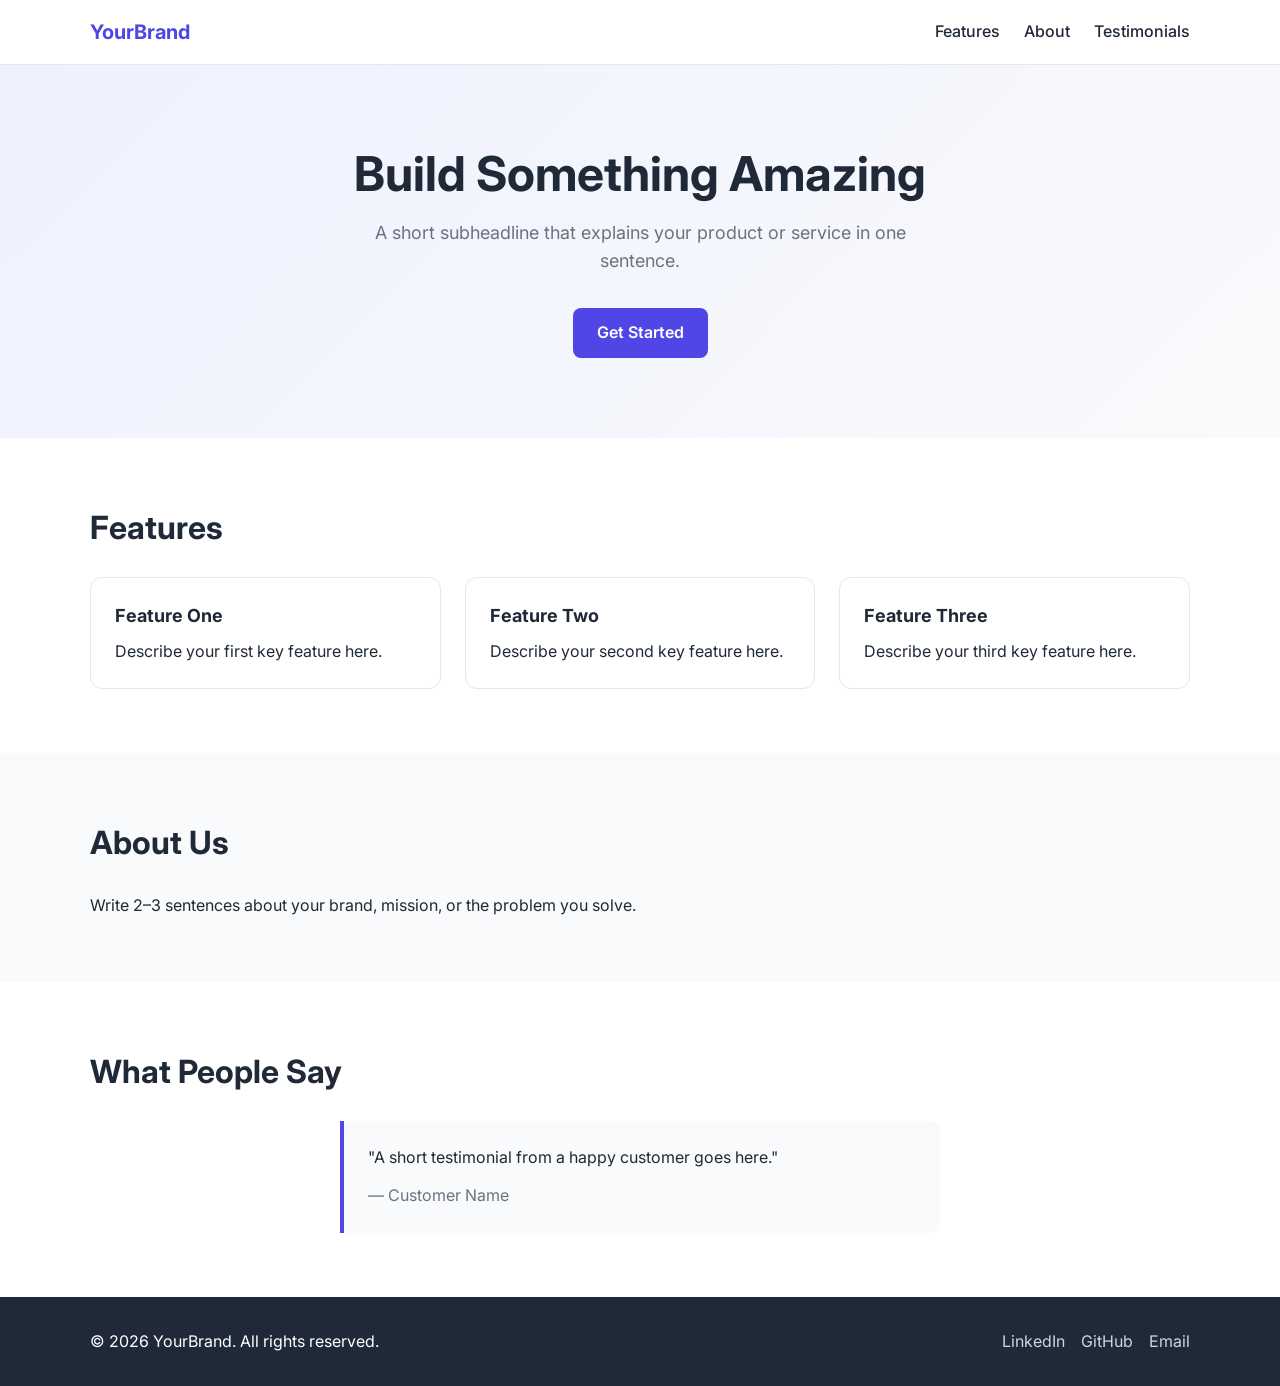
==== WebDev-L1-LandingPage/index.html @ a65268a7 "Initialize OIBSIP Web Development Level 1 project structure" ====
<!DOCTYPE html>
<html lang="en">
<head>
  <meta charset="UTF-8" />
  <meta name="viewport" content="width=device-width, initial-scale=1.0" />
  <title>Landing Page | OIBSIP</title>
  <link rel="stylesheet" href="style.css" />
  <link rel="preconnect" href="https://fonts.googleapis.com" />
  <link rel="preconnect" href="https://fonts.gstatic.com" crossorigin />
  <link href="https://fonts.googleapis.com/css2?family=Inter:wght@400;600;700&display=swap" rel="stylesheet" />
</head>
<body>
  <header class="navbar">
    <div class="container nav-content">
      <a href="#" class="logo">YourBrand</a>
      <nav>
        <ul class="nav-links">
          <li><a href="#features">Features</a></li>
          <li><a href="#about">About</a></li>
          <li><a href="#testimonials">Testimonials</a></li>
        </ul>
      </nav>
    </div>
  </header>

  <main>
    <section class="hero">
      <div class="container hero-content">
        <h1>Build Something Amazing</h1>
        <p>A short subheadline that explains your product or service in one sentence.</p>
        <a href="#features" class="btn btn-primary">Get Started</a>
      </div>
    </section>

    <section id="features" class="section features">
      <div class="container">
        <h2>Features</h2>
        <div class="card-grid">
          <article class="card">
            <h3>Feature One</h3>
            <p>Describe your first key feature here.</p>
          </article>
          <article class="card">
            <h3>Feature Two</h3>
            <p>Describe your second key feature here.</p>
          </article>
          <article class="card">
            <h3>Feature Three</h3>
            <p>Describe your third key feature here.</p>
          </article>
        </div>
      </div>
    </section>

    <section id="about" class="section about">
      <div class="container">
        <h2>About Us</h2>
        <p>Write 2–3 sentences about your brand, mission, or the problem you solve.</p>
      </div>
    </section>

    <section id="testimonials" class="section testimonials">
      <div class="container">
        <h2>What People Say</h2>
        <blockquote>
          <p>"A short testimonial from a happy customer goes here."</p>
          <cite>— Customer Name</cite>
        </blockquote>
      </div>
    </section>
  </main>

  <footer class="footer">
    <div class="container footer-content">
      <p>&copy; 2026 YourBrand. All rights reserved.</p>
      <div class="social-links">
        <a href="#">LinkedIn</a>
        <a href="#">GitHub</a>
        <a href="#">Email</a>
      </div>
    </div>
  </footer>
</body>
</html>
---- WebDev-L1-LandingPage/style.css ----
*,
*::before,
*::after {
  box-sizing: border-box;
  margin: 0;
  padding: 0;
}

:root {
  --primary: #4f46e5;
  --primary-dark: #3730a3;
  --text: #1f2937;
  --text-light: #6b7280;
  --bg: #ffffff;
  --bg-alt: #f9fafb;
  --border: #e5e7eb;
}

body {
  font-family: "Inter", sans-serif;
  font-size: 1rem;
  line-height: 1.6;
  color: var(--text);
  background: var(--bg);
}

.container {
  width: min(1100px, 92%);
  margin: 0 auto;
}

h1 {
  font-size: clamp(2rem, 5vw, 3rem);
  line-height: 1.2;
}

h2 {
  font-size: clamp(1.5rem, 3vw, 2rem);
  margin-bottom: 1.5rem;
}

h3 {
  font-size: 1.125rem;
  margin-bottom: 0.5rem;
}

.navbar {
  position: sticky;
  top: 0;
  z-index: 100;
  background: var(--bg);
  border-bottom: 1px solid var(--border);
}

.nav-content {
  display: flex;
  align-items: center;
  justify-content: space-between;
  padding: 1rem 0;
}

.logo {
  font-weight: 700;
  font-size: 1.25rem;
  color: var(--primary);
  text-decoration: none;
}

.nav-links {
  display: flex;
  gap: 1.5rem;
  list-style: none;
}

.nav-links a {
  color: var(--text);
  text-decoration: none;
  font-weight: 500;
}

.nav-links a:hover {
  color: var(--primary);
}

.hero {
  padding: 5rem 0;
  background: linear-gradient(135deg, #eef2ff 0%, #f9fafb 100%);
  text-align: center;
}

.hero-content p {
  margin: 1rem auto 2rem;
  max-width: 540px;
  color: var(--text-light);
  font-size: 1.125rem;
}

.btn {
  display: inline-block;
  padding: 0.75rem 1.5rem;
  border-radius: 8px;
  text-decoration: none;
  font-weight: 600;
}

.btn-primary {
  background: var(--primary);
  color: #fff;
}

.btn-primary:hover {
  background: var(--primary-dark);
}

.section {
  padding: 4rem 0;
}

.about {
  background: var(--bg-alt);
}

.card-grid {
  display: grid;
  grid-template-columns: repeat(auto-fit, minmax(240px, 1fr));
  gap: 1.5rem;
}

.card {
  padding: 1.5rem;
  border: 1px solid var(--border);
  border-radius: 12px;
  background: var(--bg);
}

blockquote {
  max-width: 600px;
  margin: 0 auto;
  padding: 1.5rem;
  border-left: 4px solid var(--primary);
  background: var(--bg-alt);
  border-radius: 0 8px 8px 0;
}

cite {
  display: block;
  margin-top: 0.75rem;
  color: var(--text-light);
  font-style: normal;
}

.footer {
  padding: 2rem 0;
  background: var(--text);
  color: #fff;
}

.footer-content {
  display: flex;
  flex-wrap: wrap;
  align-items: center;
  justify-content: space-between;
  gap: 1rem;
}

.social-links {
  display: flex;
  gap: 1rem;
}

.social-links a {
  color: #d1d5db;
  text-decoration: none;
}

.social-links a:hover {
  color: #fff;
}

@media (max-width: 600px) {
  .nav-links {
    gap: 1rem;
    font-size: 0.9rem;
  }

  .hero {
    padding: 3rem 0;
  }
}
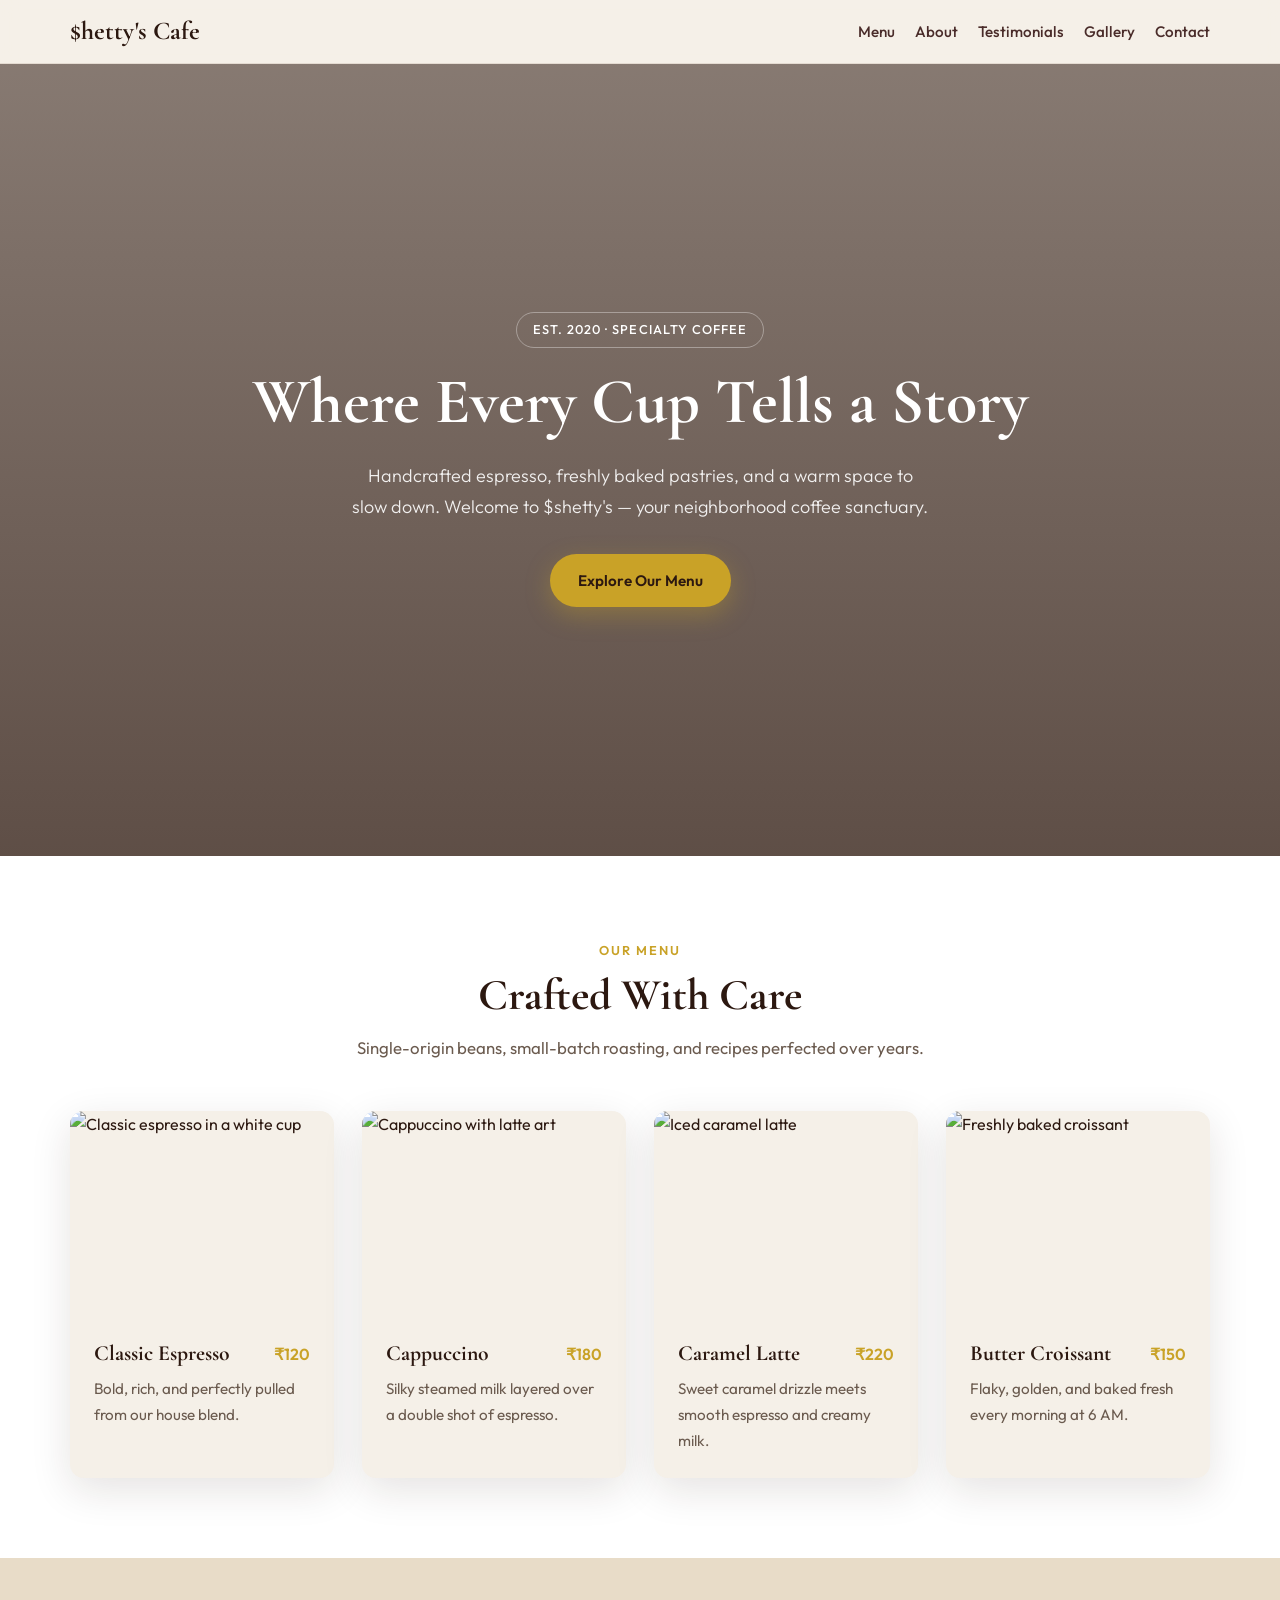
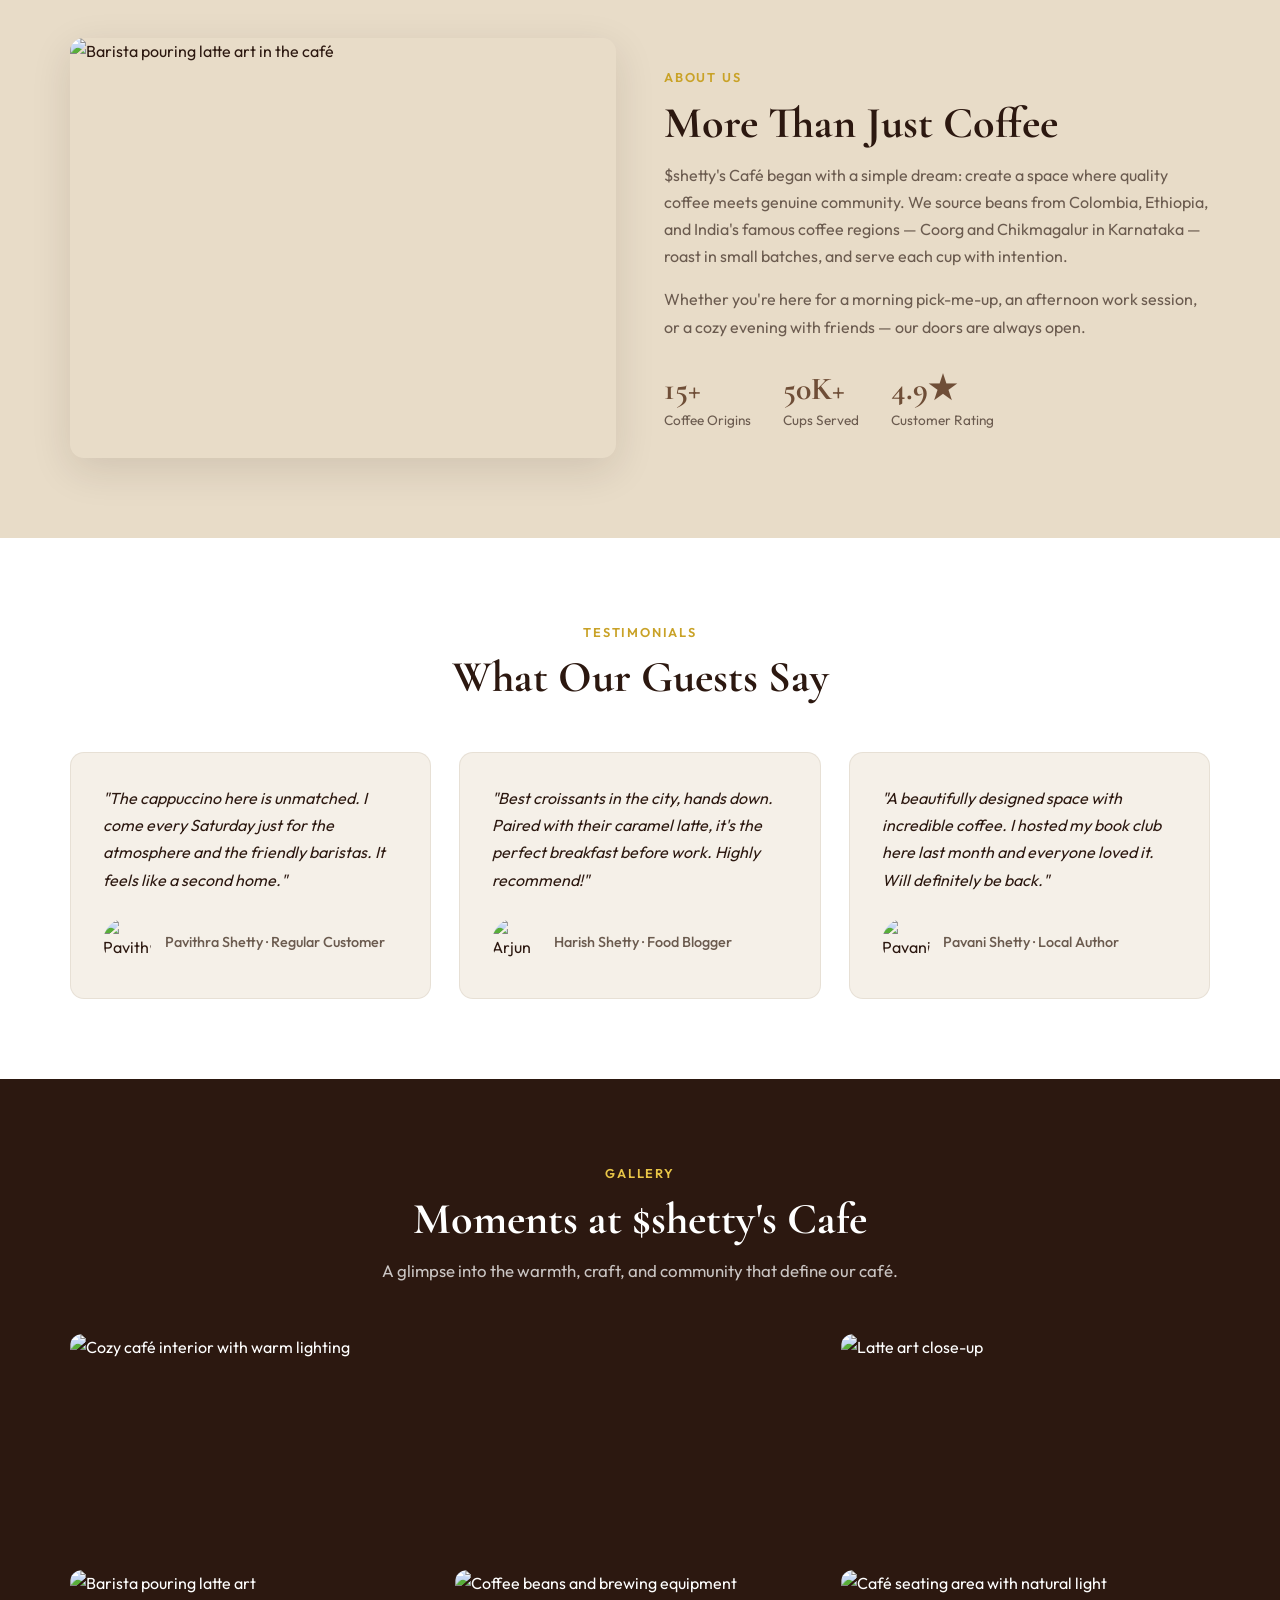
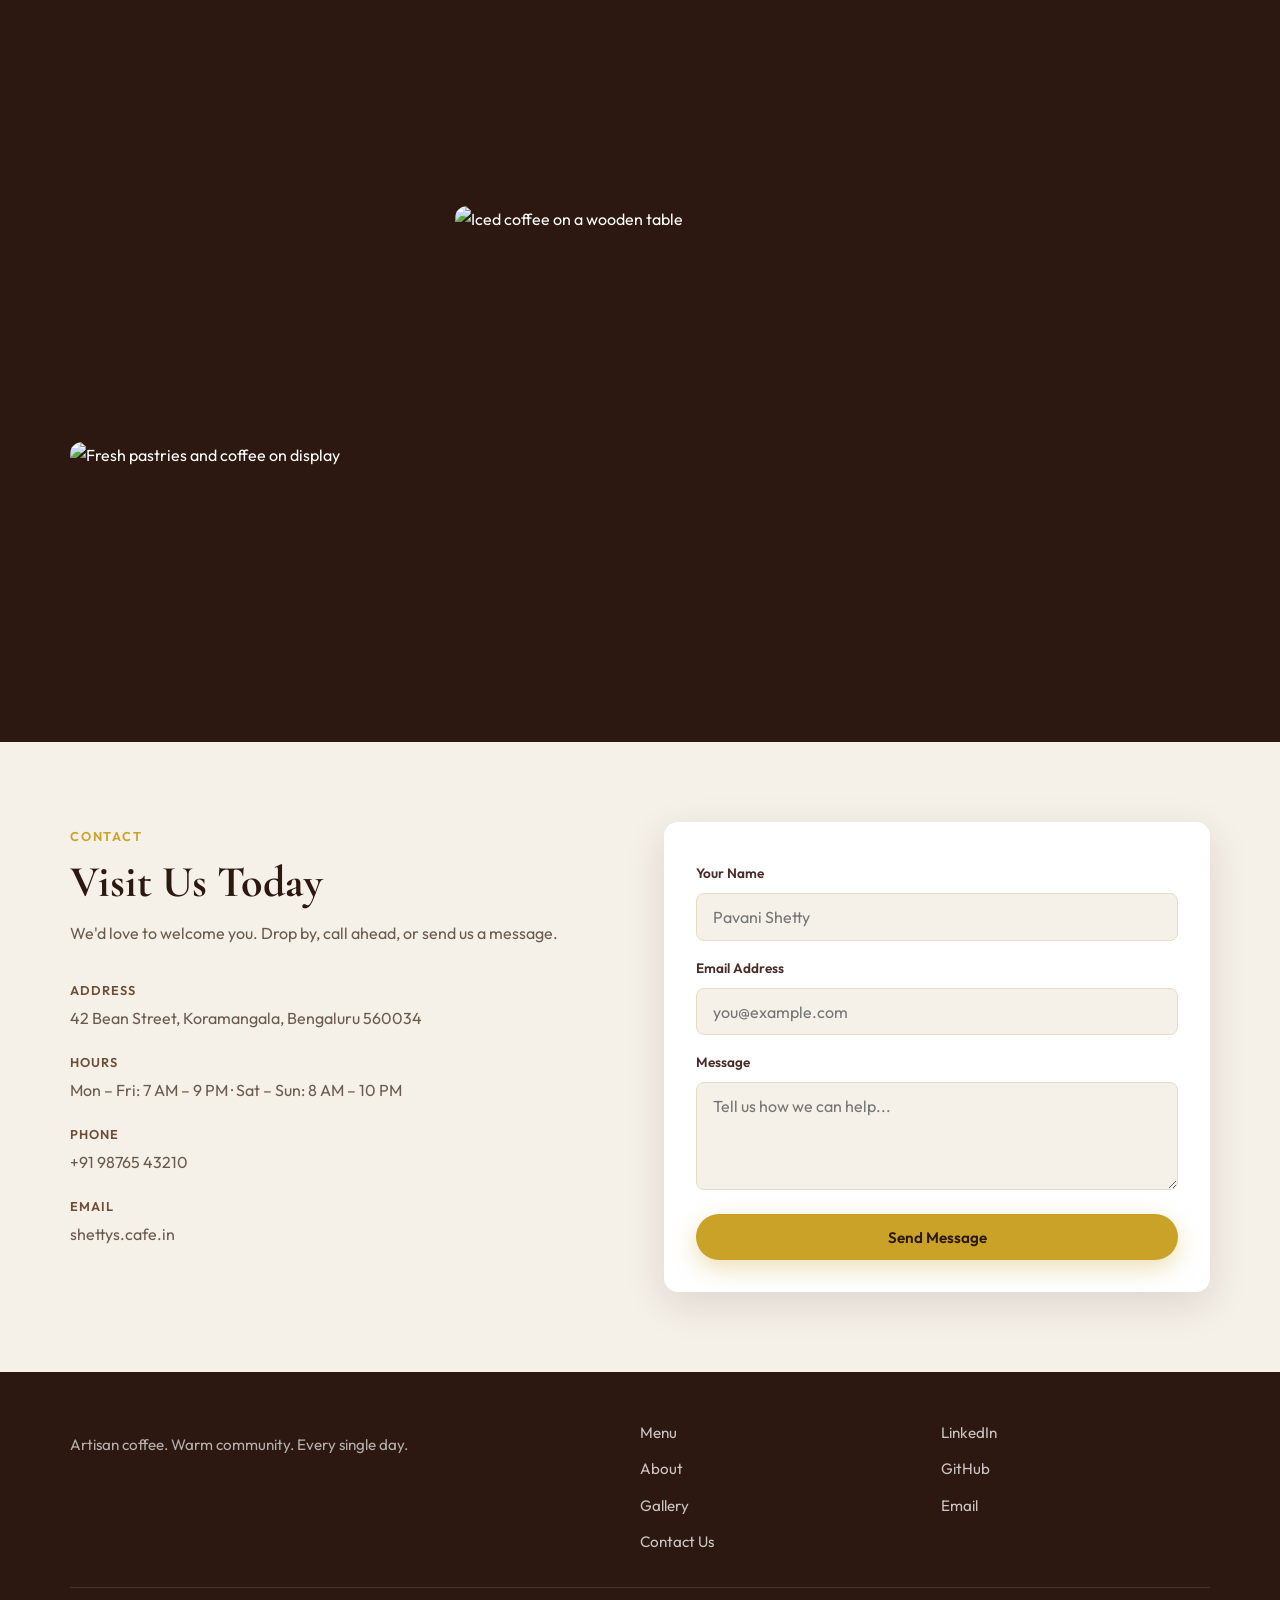
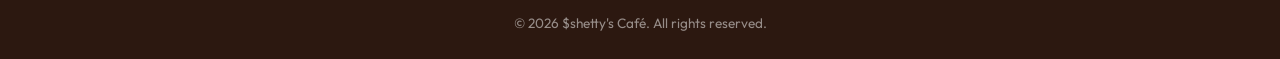
==== commit 52d8db1d: "Complete Task 1 - Shetty's Cafe landing page" ====
--- a/WebDev-L1-LandingPage/index.html
+++ b/WebDev-L1-LandingPage/index.html
@@ -3,81 +3,322 @@
 <head>
   <meta charset="UTF-8" />
   <meta name="viewport" content="width=device-width, initial-scale=1.0" />
-  <title>Landing Page | OIBSIP</title>
+  <title>$shetty's Café | Artisan Coffee</title>
   <link rel="stylesheet" href="style.css" />
   <link rel="preconnect" href="https://fonts.googleapis.com" />
   <link rel="preconnect" href="https://fonts.gstatic.com" crossorigin />
-  <link href="https://fonts.googleapis.com/css2?family=Inter:wght@400;600;700&display=swap" rel="stylesheet" />
+  <link href="https://fonts.googleapis.com/css2?family=Cormorant+Garamond:wght@600;700&family=Outfit:wght@300;400;500;600&display=swap" rel="stylesheet" />
 </head>
 <body>
   <header class="navbar">
     <div class="container nav-content">
-      <a href="#" class="logo">YourBrand</a>
-      <nav>
+      <a href="#hero" class="logo">$hetty's Cafe</a>
+      <nav aria-label="Main navigation">
         <ul class="nav-links">
-          <li><a href="#features">Features</a></li>
+          <li><a href="#menu">Menu</a></li>
           <li><a href="#about">About</a></li>
           <li><a href="#testimonials">Testimonials</a></li>
+          <li><a href="#gallery">Gallery</a></li>
+          <li><a href="#contact">Contact</a></li>
         </ul>
       </nav>
     </div>
   </header>
 
   <main>
-    <section class="hero">
+    <section id="hero" class="hero">
+      <div class="hero-overlay"></div>
       <div class="container hero-content">
-        <h1>Build Something Amazing</h1>
-        <p>A short subheadline that explains your product or service in one sentence.</p>
-        <a href="#features" class="btn btn-primary">Get Started</a>
-      </div>
-    </section>
-
-    <section id="features" class="section features">
+        <span class="hero-tag">Est. 2020 · Specialty Coffee</span>
+        <h1>Where Every Cup Tells a Story</h1>
+        <p>
+          Handcrafted espresso, freshly baked pastries, and a warm space to slow down.
+          Welcome to $shetty's — your neighborhood coffee sanctuary.
+        </p>
+        <a href="#menu" class="btn btn-primary">Explore Our Menu</a>
+      </div>
+    </section>
+
+    <section id="menu" class="section menu">
       <div class="container">
-        <h2>Features</h2>
-        <div class="card-grid">
-          <article class="card">
-            <h3>Feature One</h3>
-            <p>Describe your first key feature here.</p>
+        <div class="section-header">
+          <span class="section-label">Our Menu</span>
+          <h2>Crafted With Care</h2>
+          <p>Single-origin beans, small-batch roasting, and recipes perfected over years.</p>
+        </div>
+        <div class="menu-grid">
+          <article class="menu-card">
+            <img
+              src="https://images.unsplash.com/photo-1514432324607-a09d9b4aefdd?w=600&auto=format&fit=crop&q=80"
+              alt="Classic espresso in a white cup"
+              loading="lazy"
+            />
+            <div class="menu-card-body">
+              <div class="menu-card-top">
+                <h3>Classic Espresso</h3>
+                <span class="price">₹120</span>
+              </div>
+              <p>Bold, rich, and perfectly pulled from our house blend.</p>
+            </div>
           </article>
-          <article class="card">
-            <h3>Feature Two</h3>
-            <p>Describe your second key feature here.</p>
+          <article class="menu-card">
+            <img
+              src="https://images.unsplash.com/photo-1572442388796-11668a67e53d?w=600&auto=format&fit=crop&q=80"
+              alt="Cappuccino with latte art"
+              loading="lazy"
+            />
+            <div class="menu-card-body">
+              <div class="menu-card-top">
+                <h3>Cappuccino</h3>
+                <span class="price">₹180</span>
+              </div>
+              <p>Silky steamed milk layered over a double shot of espresso.</p>
+            </div>
           </article>
-          <article class="card">
-            <h3>Feature Three</h3>
-            <p>Describe your third key feature here.</p>
+          <article class="menu-card">
+            <img
+              src="https://images.unsplash.com/photo-1461023058943-07fcbe16d735?w=600&auto=format&fit=crop&q=80"
+              alt="Iced caramel latte"
+              loading="lazy"
+            />
+            <div class="menu-card-body">
+              <div class="menu-card-top">
+                <h3>Caramel Latte</h3>
+                <span class="price">₹220</span>
+              </div>
+              <p>Sweet caramel drizzle meets smooth espresso and creamy milk.</p>
+            </div>
           </article>
+          <article class="menu-card">
+            <img
+              src="https://images.unsplash.com/photo-1555507036-ab1f4038808a?w=600&auto=format&fit=crop&q=80"
+              alt="Freshly baked croissant"
+              loading="lazy"
+            />
+            <div class="menu-card-body">
+              <div class="menu-card-top">
+                <h3>Butter Croissant</h3>
+                <span class="price">₹150</span>
+              </div>
+              <p>Flaky, golden, and baked fresh every morning at 6 AM.</p>
+            </div>
+          </article>
         </div>
       </div>
     </section>
 
     <section id="about" class="section about">
-      <div class="container">
-        <h2>About Us</h2>
-        <p>Write 2–3 sentences about your brand, mission, or the problem you solve.</p>
+      <div class="container about-grid">
+        <div class="about-image">
+          <img
+            src="https://images.unsplash.com/photo-1442512595331-e89e73853f31?w=800&auto=format&fit=crop&q=80"
+            alt="Barista pouring latte art in the café"
+            loading="lazy"
+          />
+        </div>
+        <div class="about-text">
+          <span class="section-label">About Us</span>
+          <h2>More Than Just Coffee</h2>
+          <p>
+            $shetty's Café began with a simple dream: create a space where quality coffee
+            meets genuine community. We source beans from Colombia, Ethiopia, and India's
+            famous coffee regions — Coorg and Chikmagalur in Karnataka — roast in small
+            batches, and serve each cup with intention.
+          </p>
+          <p>
+            Whether you're here for a morning pick-me-up, an afternoon work session, or a
+            cozy evening with friends — our doors are always open.
+          </p>
+          <ul class="about-stats">
+            <li>
+              <strong>15+</strong>
+              <span>Coffee Origins</span>
+            </li>
+            <li>
+              <strong>50K+</strong>
+              <span>Cups Served</span>
+            </li>
+            <li>
+              <strong>4.9★</strong>
+              <span>Customer Rating</span>
+            </li>
+          </ul>
+        </div>
       </div>
     </section>
 
     <section id="testimonials" class="section testimonials">
       <div class="container">
-        <h2>What People Say</h2>
-        <blockquote>
-          <p>"A short testimonial from a happy customer goes here."</p>
-          <cite>— Customer Name</cite>
-        </blockquote>
+        <div class="section-header">
+          <span class="section-label">Testimonials</span>
+          <h2>What Our Guests Say</h2>
+        </div>
+        <div class="testimonial-grid">
+          <blockquote class="testimonial-card">
+            <p>
+              "The cappuccino here is unmatched. I come every Saturday just for the
+              atmosphere and the friendly baristas. It feels like a second home."
+            </p>
+            <cite>
+              <img
+                src="https://images.unsplash.com/photo-1494790108377-be9c29b29330?w=100&auto=format&fit=crop&q=80"
+                alt="Pavithra Shetty"
+              />
+              <span>Pavithra Shetty · Regular Customer</span>
+            </cite>
+          </blockquote>
+          <blockquote class="testimonial-card">
+            <p>
+              "Best croissants in the city, hands down. Paired with their caramel latte,
+              it's the perfect breakfast before work. Highly recommend!"
+            </p>
+            <cite>
+              <img
+                src="https://images.unsplash.com/photo-1507003211169-0a1dd7228f2d?w=100&auto=format&fit=crop&q=80"
+                alt="Arjun Mehta"
+              />
+              <span>Harish Shetty · Food Blogger</span>
+            </cite>
+          </blockquote>
+          <blockquote class="testimonial-card">
+            <p>
+              "A beautifully designed space with incredible coffee. I hosted my book
+              club here last month and everyone loved it. Will definitely be back."
+            </p>
+            <cite>
+              <img
+                src="https://images.unsplash.com/photo-1438761681033-6461ffad8d80?w=100&auto=format&fit=crop&q=80"
+                alt="Pavani shetty"
+              />
+              <span>Pavani Shetty · Local Author</span>
+            </cite>
+          </blockquote>
+        </div>
+      </div>
+    </section>
+
+    <section id="gallery" class="section gallery">
+      <div class="container">
+        <div class="section-header">
+          <span class="section-label">Gallery</span>
+          <h2>Moments at $shetty's Cafe</h2>
+          <p>A glimpse into the warmth, craft, and community that define our café.</p>
+        </div>
+        <div class="gallery-grid">
+          <figure class="gallery-item gallery-item--wide">
+            <img
+              src="https://images.unsplash.com/photo-1501339847302-ac426a4a7cbb?w=900&auto=format&fit=crop&q=80"
+              alt="Cozy café interior with warm lighting"
+              loading="lazy"
+            />
+          </figure>
+          <figure class="gallery-item">
+            <img
+              src="https://images.unsplash.com/photo-1572442388796-11668a67e53d?w=600&auto=format&fit=crop&q=80"
+              alt="Latte art close-up"
+              loading="lazy"
+            />
+          </figure>
+          <figure class="gallery-item gallery-item--tall">
+            <img
+              src="https://images.unsplash.com/photo-1442512595331-e89e73853f31?w=600&auto=format&fit=crop&q=80"
+              alt="Barista pouring latte art"
+              loading="lazy"
+            />
+          </figure>
+          <figure class="gallery-item">
+            <img
+              src="https://images.unsplash.com/photo-1509042239860-f550ce710b93?w=600&auto=format&fit=crop&q=80"
+              alt="Coffee beans and brewing equipment"
+              loading="lazy"
+            />
+          </figure>
+          <figure class="gallery-item">
+            <img
+              src="https://images.unsplash.com/photo-1554118811-1e0d58224f24?w=600&auto=format&fit=crop&q=80"
+              alt="Café seating area with natural light"
+              loading="lazy"
+            />
+          </figure>
+          <figure class="gallery-item">
+            <img
+              src="https://images.unsplash.com/photo-1461023058943-07fcbe16d735?w=600&auto=format&fit=crop&q=80"
+              alt="Iced coffee on a wooden table"
+              loading="lazy"
+            />
+          </figure>
+          <figure class="gallery-item gallery-item--wide">
+            <img
+              src="https://images.unsplash.com/photo-1555507036-ab1f4038808a?w=900&auto=format&fit=crop&q=80"
+              alt="Fresh pastries and coffee on display"
+              loading="lazy"
+            />
+          </figure>
+        </div>
+      </div>
+    </section>
+
+    <section id="contact" class="section contact">
+      <div class="container contact-grid">
+        <div class="contact-info">
+          <span class="section-label">Contact</span>
+          <h2>Visit Us Today</h2>
+          <p>We'd love to welcome you. Drop by, call ahead, or send us a message.</p>
+          <ul class="contact-details">
+            <li>
+              <strong>Address</strong>
+              <span>42 Bean Street, Koramangala, Bengaluru 560034</span>
+            </li>
+            <li>
+              <strong>Hours</strong>
+              <span>Mon – Fri: 7 AM – 9 PM · Sat – Sun: 8 AM – 10 PM</span>
+            </li>
+            <li>
+              <strong>Phone</strong>
+              <span>+91 98765 43210</span>
+            </li>
+            <li>
+              <strong>Email</strong>
+              <span>shettys.cafe.in</span>
+            </li>
+          </ul>
+        </div>
+        <form class="contact-form" action="#" method="post">
+          <label for="name">Your Name</label>
+          <input type="text" id="name" name="name" placeholder="Pavani Shetty" required />
+
+          <label for="email">Email Address</label>
+          <input type="email" id="email" name="email" placeholder="you@example.com" required />
+
+          <label for="message">Message</label>
+          <textarea id="message" name="message" rows="4" placeholder="Tell us how we can help..." required></textarea>
+
+          <button type="submit" class="btn btn-primary">Send Message</button>
+        </form>
       </div>
     </section>
   </main>
 
   <footer class="footer">
     <div class="container footer-content">
-      <p>&copy; 2026 YourBrand. All rights reserved.</p>
+      <div class="footer-brand">
+        <a href="#hero" class="logo"></a>
+        <p>Artisan coffee. Warm community. Every single day.</p>
+      </div>
+      <div class="footer-links">
+        <a href="#menu">Menu</a>
+        <a href="#about">About</a>
+        <a href="#gallery">Gallery</a>
+        <a href="#contact">Contact Us</a>
+      </div>
       <div class="social-links">
-        <a href="#">LinkedIn</a>
-        <a href="#">GitHub</a>
-        <a href="#">Email</a>
-      </div>
+        <a href="https://www.linkedin.com/in/pavani-s-078a11411/" target="_blank" rel="noopener noreferrer">LinkedIn</a>
+        <a href="https://github.com/pavani-shetty" target="_blank" rel="noopener noreferrer">GitHub</a>
+        <a href="mailto:pavanishetty1221@gmail.com">Email</a>
+      </div>
+    </div>
+    <div class="container footer-bottom">
+      <p>&copy; 2026 $shetty's Café. All rights reserved.</p>
     </div>
   </footer>
 </body>
--- a/WebDev-L1-LandingPage/style.css
+++ b/WebDev-L1-LandingPage/style.css
@@ -7,49 +7,95 @@
 }
 
 :root {
-  --primary: #4f46e5;
-  --primary-dark: #3730a3;
-  --text: #1f2937;
-  --text-light: #6b7280;
-  --bg: #ffffff;
-  --bg-alt: #f9fafb;
-  --border: #e5e7eb;
+  --espresso: #2c1810;
+  --coffee: #4a2c2a;
+  --mocha: #6f4e37;
+  --cream: #f5f0e8;
+  --latte: #e8dcc8;
+  --gold: #c9a227;
+  --gold-light: #e8c547;
+  --text: #2c1810;
+  --text-light: #6b5b4f;
+  --white: #ffffff;
+  --shadow: 0 12px 40px rgba(44, 24, 16, 0.12);
+  --radius: 14px;
+}
+
+html {
+  scroll-behavior: smooth;
 }
 
 body {
-  font-family: "Inter", sans-serif;
+  font-family: "Outfit", sans-serif;
   font-size: 1rem;
-  line-height: 1.6;
+  font-weight: 400;
+  line-height: 1.7;
   color: var(--text);
-  background: var(--bg);
+  background: var(--cream);
+}
+
+img {
+  display: block;
+  max-width: 100%;
+  height: auto;
 }
 
 .container {
-  width: min(1100px, 92%);
+  width: min(1140px, 92%);
   margin: 0 auto;
 }
 
+h1,
+h2,
+h3,
+.logo {
+  font-family: "Cormorant Garamond", serif;
+  font-weight: 700;
+  line-height: 1.2;
+}
+
 h1 {
-  font-size: clamp(2rem, 5vw, 3rem);
-  line-height: 1.2;
+  font-size: clamp(2.5rem, 6vw, 4rem);
 }
 
 h2 {
-  font-size: clamp(1.5rem, 3vw, 2rem);
-  margin-bottom: 1.5rem;
+  font-size: clamp(2rem, 4vw, 2.75rem);
+  margin-bottom: 0.75rem;
 }
 
 h3 {
-  font-size: 1.125rem;
+  font-size: 1.35rem;
+}
+
+.section-label {
+  display: inline-block;
   margin-bottom: 0.5rem;
-}
-
+  font-size: 0.8rem;
+  font-weight: 600;
+  letter-spacing: 0.14em;
+  text-transform: uppercase;
+  color: var(--gold);
+}
+
+.section-header {
+  text-align: center;
+  max-width: 620px;
+  margin: 0 auto 3rem;
+}
+
+.section-header p {
+  color: var(--text-light);
+  font-size: 1.05rem;
+}
+
+/* Navbar */
 .navbar {
   position: sticky;
   top: 0;
   z-index: 100;
-  background: var(--bg);
-  border-bottom: 1px solid var(--border);
+  background: rgba(245, 240, 232, 0.92);
+  backdrop-filter: blur(10px);
+  border-bottom: 1px solid rgba(111, 78, 55, 0.12);
 }
 
 .nav-content {
@@ -57,133 +103,502 @@
   align-items: center;
   justify-content: space-between;
   padding: 1rem 0;
+  gap: 1rem;
 }
 
 .logo {
-  font-weight: 700;
-  font-size: 1.25rem;
-  color: var(--primary);
+  font-size: 1.6rem;
+  color: var(--espresso);
   text-decoration: none;
 }
 
 .nav-links {
   display: flex;
-  gap: 1.5rem;
+  flex-wrap: wrap;
+  gap: 1.25rem;
   list-style: none;
 }
 
 .nav-links a {
-  color: var(--text);
+  color: var(--coffee);
   text-decoration: none;
+  font-size: 0.95rem;
   font-weight: 500;
+  transition: color 0.2s ease;
 }
 
 .nav-links a:hover {
-  color: var(--primary);
-}
-
-.hero {
-  padding: 5rem 0;
-  background: linear-gradient(135deg, #eef2ff 0%, #f9fafb 100%);
-  text-align: center;
-}
-
-.hero-content p {
-  margin: 1rem auto 2rem;
-  max-width: 540px;
-  color: var(--text-light);
-  font-size: 1.125rem;
-}
-
+  color: var(--gold);
+}
+
+/* Buttons */
 .btn {
   display: inline-block;
-  padding: 0.75rem 1.5rem;
-  border-radius: 8px;
+  padding: 0.85rem 1.75rem;
+  border: none;
+  border-radius: 999px;
+  font-family: "Outfit", sans-serif;
+  font-size: 0.95rem;
+  font-weight: 600;
   text-decoration: none;
-  font-weight: 600;
+  cursor: pointer;
+  transition: transform 0.2s ease, background 0.2s ease, box-shadow 0.2s ease;
 }
 
 .btn-primary {
-  background: var(--primary);
-  color: #fff;
+  background: var(--gold);
+  color: var(--espresso);
+  box-shadow: 0 8px 24px rgba(201, 162, 39, 0.35);
 }
 
 .btn-primary:hover {
-  background: var(--primary-dark);
-}
-
+  background: var(--gold-light);
+  transform: translateY(-2px);
+}
+
+/* Hero */
+.hero {
+  position: relative;
+  min-height: 88vh;
+  display: flex;
+  align-items: center;
+  justify-content: center;
+  text-align: center;
+  background-image: url("https://images.unsplash.com/photo-1495474472287-4d71bcdd2085?w=1600&auto=format&fit=crop&q=80");
+  background-size: cover;
+  background-position: center;
+}
+
+.hero-overlay {
+  position: absolute;
+  inset: 0;
+  background: linear-gradient(
+    180deg,
+    rgba(44, 24, 16, 0.55) 0%,
+    rgba(44, 24, 16, 0.75) 100%
+  );
+}
+
+.hero-content {
+  position: relative;
+  z-index: 1;
+  padding: 4rem 0;
+  color: var(--white);
+}
+
+.hero-tag {
+  display: inline-block;
+  margin-bottom: 1rem;
+  padding: 0.4rem 1rem;
+  border: 1px solid rgba(255, 255, 255, 0.35);
+  border-radius: 999px;
+  font-size: 0.8rem;
+  font-weight: 500;
+  letter-spacing: 0.08em;
+  text-transform: uppercase;
+}
+
+.hero-content p {
+  max-width: 580px;
+  margin: 1.25rem auto 2rem;
+  font-size: 1.125rem;
+  font-weight: 300;
+  color: rgba(255, 255, 255, 0.9);
+}
+
+/* Sections */
 .section {
-  padding: 4rem 0;
-}
-
-.about {
-  background: var(--bg-alt);
-}
-
-.card-grid {
+  padding: 5rem 0;
+}
+
+.menu {
+  background: var(--white);
+}
+
+.menu-grid {
   display: grid;
-  grid-template-columns: repeat(auto-fit, minmax(240px, 1fr));
-  gap: 1.5rem;
-}
-
-.card {
-  padding: 1.5rem;
-  border: 1px solid var(--border);
-  border-radius: 12px;
-  background: var(--bg);
-}
-
-blockquote {
-  max-width: 600px;
-  margin: 0 auto;
-  padding: 1.5rem;
-  border-left: 4px solid var(--primary);
-  background: var(--bg-alt);
-  border-radius: 0 8px 8px 0;
-}
-
-cite {
-  display: block;
-  margin-top: 0.75rem;
-  color: var(--text-light);
-  font-style: normal;
-}
-
-.footer {
-  padding: 2rem 0;
-  background: var(--text);
-  color: #fff;
-}
-
-.footer-content {
-  display: flex;
-  flex-wrap: wrap;
+  grid-template-columns: repeat(auto-fit, minmax(250px, 1fr));
+  gap: 1.75rem;
+}
+
+.menu-card {
+  overflow: hidden;
+  border-radius: var(--radius);
+  background: var(--cream);
+  box-shadow: var(--shadow);
+  transition: transform 0.25s ease;
+}
+
+.menu-card:hover {
+  transform: translateY(-6px);
+}
+
+.menu-card img {
+  width: 100%;
+  height: 210px;
+  object-fit: cover;
+}
+
+.menu-card-body {
+  padding: 1.25rem 1.5rem 1.5rem;
+}
+
+.menu-card-top {
+  display: flex;
   align-items: center;
   justify-content: space-between;
   gap: 1rem;
-}
-
+  margin-bottom: 0.5rem;
+}
+
+.price {
+  font-weight: 600;
+  color: var(--gold);
+  white-space: nowrap;
+}
+
+.menu-card p {
+  color: var(--text-light);
+  font-size: 0.95rem;
+}
+
+/* About */
+.about {
+  background: var(--latte);
+}
+
+.about-grid {
+  display: grid;
+  grid-template-columns: 1fr 1fr;
+  gap: 3rem;
+  align-items: center;
+}
+
+.about-image img {
+  width: 100%;
+  height: 100%;
+  min-height: 420px;
+  object-fit: cover;
+  border-radius: var(--radius);
+  box-shadow: var(--shadow);
+}
+
+.about-text p {
+  margin-bottom: 1rem;
+  color: var(--text-light);
+}
+
+.about-stats {
+  display: flex;
+  flex-wrap: wrap;
+  gap: 2rem;
+  margin-top: 2rem;
+  list-style: none;
+}
+
+.about-stats li {
+  display: flex;
+  flex-direction: column;
+}
+
+.about-stats strong {
+  font-family: "Cormorant Garamond", serif;
+  font-size: 2rem;
+  color: var(--mocha);
+  line-height: 1;
+}
+
+.about-stats span {
+  margin-top: 0.25rem;
+  font-size: 0.85rem;
+  color: var(--text-light);
+}
+
+/* Testimonials */
+.testimonials {
+  background: var(--white);
+}
+
+.testimonial-grid {
+  display: grid;
+  grid-template-columns: repeat(auto-fit, minmax(280px, 1fr));
+  gap: 1.75rem;
+}
+
+.testimonial-card {
+  padding: 2rem;
+  border-radius: var(--radius);
+  background: var(--cream);
+  border: 1px solid rgba(111, 78, 55, 0.1);
+}
+
+.testimonial-card p {
+  margin-bottom: 1.5rem;
+  font-size: 1rem;
+  color: var(--text);
+  font-style: italic;
+}
+
+.testimonial-card cite {
+  display: flex;
+  align-items: center;
+  gap: 0.85rem;
+  font-style: normal;
+}
+
+.testimonial-card cite img {
+  width: 48px;
+  height: 48px;
+  border-radius: 50%;
+  object-fit: cover;
+}
+
+.testimonial-card cite span {
+  font-size: 0.9rem;
+  font-weight: 500;
+  color: var(--text-light);
+}
+
+/* Gallery */
+.gallery {
+  background: var(--espresso);
+  color: var(--white);
+}
+
+.gallery .section-label {
+  color: var(--gold-light);
+}
+
+.gallery .section-header p {
+  color: rgba(255, 255, 255, 0.75);
+}
+
+.gallery-grid {
+  display: grid;
+  grid-template-columns: repeat(3, 1fr);
+  grid-auto-rows: 220px;
+  gap: 1rem;
+}
+
+.gallery-item {
+  overflow: hidden;
+  border-radius: 12px;
+  margin: 0;
+}
+
+.gallery-item img {
+  width: 100%;
+  height: 100%;
+  object-fit: cover;
+  transition: transform 0.4s ease;
+}
+
+.gallery-item:hover img {
+  transform: scale(1.06);
+}
+
+.gallery-item--wide {
+  grid-column: span 2;
+}
+
+.gallery-item--tall {
+  grid-row: span 2;
+}
+
+/* Contact */
+.contact {
+  background: var(--cream);
+}
+
+.contact-grid {
+  display: grid;
+  grid-template-columns: 1fr 1fr;
+  gap: 3rem;
+  align-items: start;
+}
+
+.contact-info p {
+  margin-bottom: 2rem;
+  color: var(--text-light);
+}
+
+.contact-details {
+  list-style: none;
+}
+
+.contact-details li {
+  margin-bottom: 1.25rem;
+}
+
+.contact-details strong {
+  display: block;
+  margin-bottom: 0.2rem;
+  font-size: 0.8rem;
+  font-weight: 600;
+  letter-spacing: 0.08em;
+  text-transform: uppercase;
+  color: var(--mocha);
+}
+
+.contact-details span {
+  color: var(--text-light);
+}
+
+.contact-form {
+  display: flex;
+  flex-direction: column;
+  gap: 0.5rem;
+  padding: 2rem;
+  border-radius: var(--radius);
+  background: var(--white);
+  box-shadow: var(--shadow);
+}
+
+.contact-form label {
+  margin-top: 0.5rem;
+  font-size: 0.85rem;
+  font-weight: 600;
+  color: var(--coffee);
+}
+
+.contact-form input,
+.contact-form textarea {
+  width: 100%;
+  padding: 0.8rem 1rem;
+  border: 1px solid var(--latte);
+  border-radius: 8px;
+  font-family: "Outfit", sans-serif;
+  font-size: 1rem;
+  color: var(--text);
+  background: var(--cream);
+}
+
+.contact-form input:focus,
+.contact-form textarea:focus {
+  outline: 2px solid var(--gold);
+  outline-offset: 1px;
+}
+
+.contact-form .btn {
+  margin-top: 1rem;
+  width: 100%;
+  text-align: center;
+}
+
+/* Footer */
+.footer {
+  padding: 3rem 0 1.5rem;
+  background: var(--espresso);
+  color: rgba(255, 255, 255, 0.85);
+}
+
+.footer-content {
+  display: grid;
+  grid-template-columns: 2fr 1fr 1fr;
+  gap: 2rem;
+  padding-bottom: 2rem;
+  border-bottom: 1px solid rgba(255, 255, 255, 0.12);
+}
+
+.footer-brand .logo {
+  color: var(--gold-light);
+}
+
+.footer-brand p {
+  margin-top: 0.75rem;
+  font-size: 0.95rem;
+  color: rgba(255, 255, 255, 0.65);
+}
+
+.footer-links,
 .social-links {
   display: flex;
-  gap: 1rem;
-}
-
+  flex-direction: column;
+  gap: 0.65rem;
+}
+
+.footer-links a,
 .social-links a {
-  color: #d1d5db;
+  color: rgba(255, 255, 255, 0.75);
   text-decoration: none;
-}
-
+  font-size: 0.95rem;
+  transition: color 0.2s ease;
+}
+
+.footer-links a:hover,
 .social-links a:hover {
-  color: #fff;
+  color: var(--gold-light);
+}
+
+.footer-bottom {
+  padding-top: 1.5rem;
+  text-align: center;
+  font-size: 0.85rem;
+  color: rgba(255, 255, 255, 0.5);
+}
+
+/* Responsive */
+@media (max-width: 900px) {
+  .about-grid,
+  .contact-grid {
+    grid-template-columns: 1fr;
+  }
+
+  .about-image img {
+    min-height: 300px;
+  }
+
+  .gallery-grid {
+    grid-template-columns: repeat(2, 1fr);
+    grid-template-rows: auto;
+  }
+
+  .gallery-item--wide,
+  .gallery-item--tall {
+    grid-column: span 1;
+    grid-row: span 1;
+  }
+
+  .gallery-item {
+    height: 200px;
+  }
+
+  .footer-content {
+    grid-template-columns: 1fr;
+    text-align: center;
+  }
+
+  .footer-links,
+  .social-links {
+    align-items: center;
+  }
 }
 
 @media (max-width: 600px) {
+  .nav-content {
+    flex-direction: column;
+    align-items: center;
+  }
+
   .nav-links {
-    gap: 1rem;
+    justify-content: center;
+    gap: 0.85rem;
     font-size: 0.9rem;
   }
 
   .hero {
-    padding: 3rem 0;
-  }
-}
+    min-height: 75vh;
+  }
+
+  .section {
+    padding: 3.5rem 0;
+  }
+
+  .gallery-grid {
+    grid-template-columns: 1fr;
+  }
+
+  .about-stats {
+    gap: 1.25rem;
+  }
+}
